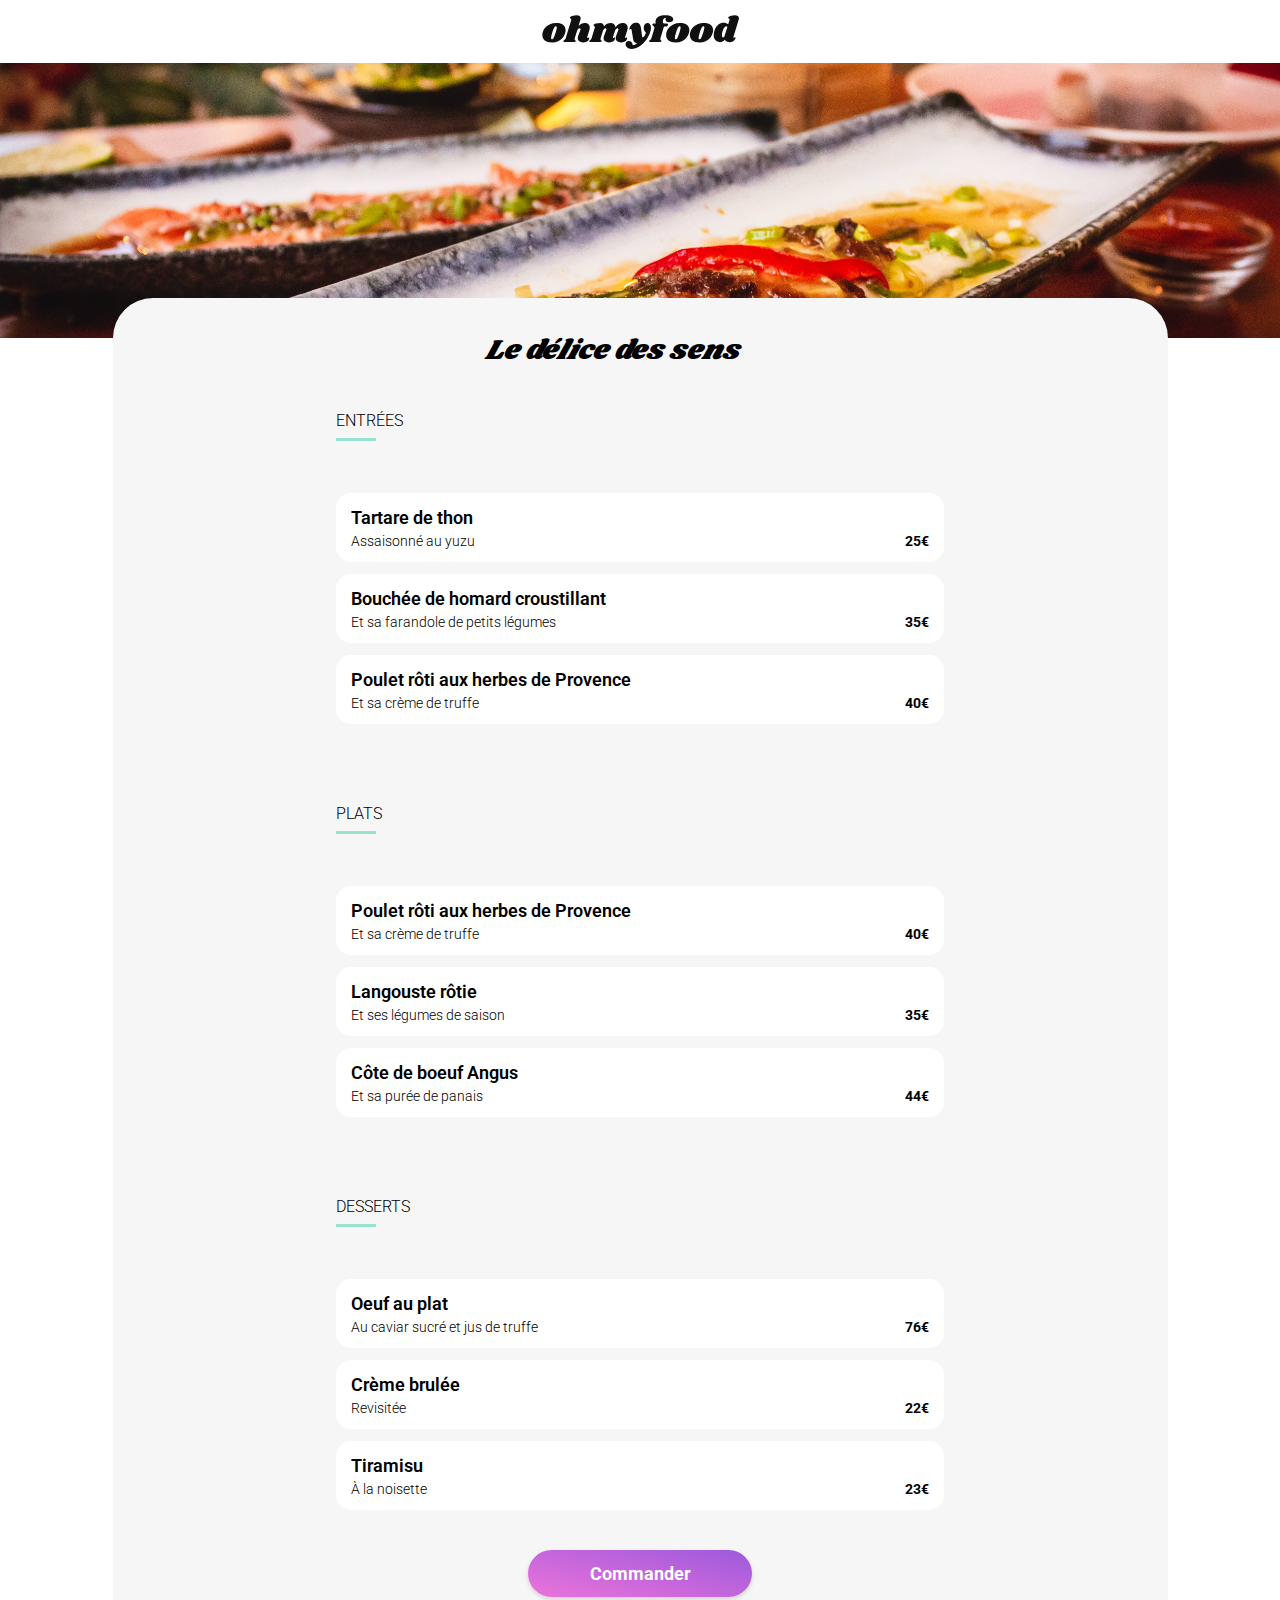
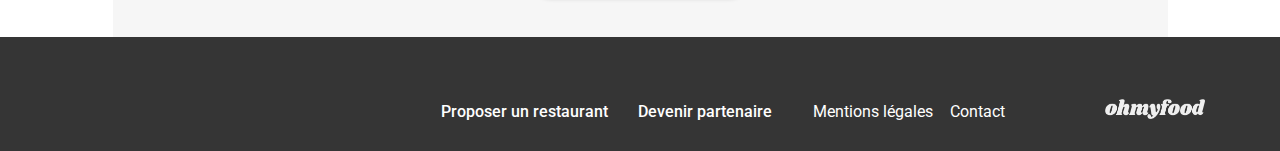
==== restaurants/delice_des_sens.html @ 058687c3 "integration : fill in" ====
<!DOCTYPE html>
<html lang="fr">

<head>
  <meta charset="UTF-8">
  <title>Oh my food</title>
  <meta name="viewport" content="width=device-width, initial-scale=1.0">
  <link rel="stylesheet" href="https://cdnjs.cloudflare.com/ajax/libs/font-awesome/6.2.1/css/all.min.css"
        integrity="sha512-MV7K8+y+gLIBoVD59lQIYicR65iaqukzvf/nwasF0nqhPay5w/9lJmVM2hMDcnK1OnMGCdVK+iQrJ7lzPJQd1w=="
        crossorigin="anonymous" referrerpolicy="no-referrer" />
  <link rel="preconnect" href="https://fonts.googleapis.com">
  <link rel="preconnect" href="https://fonts.gstatic.com" crossorigin>
  <link href="https://fonts.googleapis.com/css2?family=Roboto&family=Shrikhand&display=swap" rel="stylesheet">
  <link rel="stylesheet" href="../sass/style.css">
</head>

<body>
  <header class="header_page">
    <!--            link to index.html-->
    <a rel="accueil" href="../index.html"><i class="fa-solid fa-arrow-left"></i></a>
    <nav>
      <!--            logo-->
      <img class="header_page-img" src="../images/logo/ohmyfood@2x.svg" alt="logo ohmyfood">
    </nav>
  </header>
  <main>
  <!--  background restaurant image-->
    <section class="background_image">
      <img src="../images/restaurants/louis-hansel-shotsoflouis-qNBGVyOCY8Q-unsplash.jpg" alt="palette du gout background">
    </section>
    <!--  restaurant's all menu section >> IOT center grey section inside white box when desktop mode-->
    <section class="centerMenuSection-for-Desktop">
      <!-- restaurant's all menu section >> name + menu -->
      <section class="menu_section">
        <!-- restaurant's name + heart icon-->
        <div class="menu_section-title">
          <p class="restaurant_name">Le délice des sens</p>
          <i class="fa-regular fa-heart"></i>
        </div>
        <!-- menu all cards section >> starter + plats + desserts -->
        <section class="menu_section-cards">
          <!-- starters container  -->
          <section class="menu_section-cards-categoryContainer">
            <!-- starters title  -->
            <div class="menu_section-cards-title">
              <h3>ENTRÉES</h3>
              <hr />
            </div>
            <!--  starter cards     -->
            <div class="menu_section-cards-container">
              <article class="menu_section-cards-singleCard">
                  <p class="recepy_name">Tartare de thon</p>
                  <div>
                    <p class="recepy_spec">Assaisonné au yuzu</p>
                    <p class="recepy_price">25€</p>
                  </div>
              </article>
              <article class="menu_section-cards-singleCard">
                <p class="recepy_name">Bouchée de homard croustillant</p>
                <div>
                  <p class="recepy_spec">Et sa farandole de petits légumes</p>
                  <p class="recepy_price">35€</p>
                </div>
              </article>
              <article class="menu_section-cards-singleCard">
                <p class="recepy_name">Poulet rôti aux herbes de Provence</p>
                <div>
                  <p class="recepy_spec">Et sa crème de truffe</p>
                  <p class="recepy_price">40€</p>
                </div>
              </article>
            </div>
          <!-- /starter container -->
          </section>
          <!--   PLATS container   -->
          <section class="menu_section-cards-categoryContainer">
            <!-- Plats title  -->
            <div class="menu_section-cards-title">
              <h3>PLATS</h3>
              <hr />
            </div>
            <!-- Plats cards-->
            <div class="menu_section-cards-container">
              <article class="menu_section-cards-singleCard">
                <p class="recepy_name">Poulet rôti aux herbes de Provence</p>
                <div>
                  <p class="recepy_spec">Et sa crème de truffe</p>
                  <p class="recepy_price">40€</p>
                </div>
              </article>
              <article class="menu_section-cards-singleCard">
                <p class="recepy_name">Langouste rôtie</p>
                <div>
                  <p class="recepy_spec">Et ses légumes de saison</p>
                  <p class="recepy_price">35€</p>
                </div>
              </article>
              <article class="menu_section-cards-singleCard">
                <p class="recepy_name">Côte de boeuf Angus</p>
                <div>
                  <p class="recepy_spec">Et sa purée de panais</p>
                  <p class="recepy_price">44€</p>
                </div>
              </article>
            </div>
          <!-- /Plats container  -->
          </section>
          <!--  DESSERTS container -->
          <section class="menu_section-cards-categoryContainer">
            <!-- desserts title  -->
            <div class="menu_section-cards-title">
              <h3>DESSERTS</h3>
              <hr />
            </div>
            <!--  desserts cards     -->
            <div class="menu_section-cards-container">
              <article class="menu_section-cards-singleCard">
                <p class="recepy_name">Oeuf au plat</p>
                <div>
                  <p class="recepy_spec">Au caviar sucré et jus de truffe</p>
                  <p class="recepy_price">76€</p>
                </div>
              </article>
              <article class="menu_section-cards-singleCard">
                <p class="recepy_name">Crème brulée</p>
                <div>
                  <p class="recepy_spec">Revisitée</p>
                  <p class="recepy_price">22€</p>
                </div>
              </article>
              <article class="menu_section-cards-singleCard">
                <p class="recepy_name">Tiramisu</p>
                <div>
                  <p class="recepy_spec">À la noisette</p>
                  <p class="recepy_price">23€</p>
                </div>
              </article>
            </div>
          <!-- /desserts container -->
          </section>
        <!-- /menu all cards section-->
        </section>
        <section class="button_section">
          <!--button-->
          <div>
            <a class="button button-pages" rel="explorer" href="#"><h4>Commander</h4></a>
          </div>
        </section>
      <!-- /menu >> restaurant's name + all cards container  -->
      </section>
    <!-- /center for desktop -->
    </section>
  </main>
  <footer>
    <section>
      <img src="../images/logo/ohmyfood.png" alt="logo ohmyfood">
      <article>
        <a rel="Proposer un restaurant" href="#">
          <div>
            <i class="fa-solid fa-utensils"></i>
            <h3>Proposer un restaurant</h3>
          </div>
        </a>
        <a rel="Devenir Partenaire" href="#">
          <div>
            <i class="fa-solid fa-handshake-angle"></i>
            <h3>Devenir partenaire</h3>
          </div>
        </a>
        <a class="footerText" rel="mentions légales" href="#">Mentions légales</a>
        <a class="footerText" rel="contact" href="#">Contact</a>
      </article>
    </section>
  </footer>
</body>

</html>
---- sass/style.css ----
/*mixins*/
body {
  width: 100%;
  margin: 0px;
  padding: 0px;
}

section {
  width: 100%;
}

* {
  font-family: Roboto, sans-serif;
}

a {
  text-decoration: none;
  color: black;
}

h1 {
  font-size: 24px;
  font-weight: 700;
  margin: 0;
}

h2 {
  font-size: 18px;
  font-weight: 300;
}

h3 {
  font-size: 16px;
  font-weight: 500;
  margin: 0;
}

h4 {
  font-size: 18px;
  font-weight: 700;
  margin: 0;
}

h5 {
  font-size: 17px;
  font-weight: 300;
  margin: 0;
}

p {
  font-size: 14.18px;
  font-weight: 500;
  margin: 0;
}

.restaurant_name {
  font-family: Shrikhand;
  font-size: 28px;
  font-style: italic;
  font-weight: 400;
  line-height: 41px;
  letter-spacing: 0em;
}

.recepy_name {
  font-size: 18px;
  font-weight: 600;
}

.recepy_spec {
  font-size: 15.04;
  font-weight: 300;
}

.recepy_price {
  font-size: 15.04;
  font-weight: 700;
}

footer {
  background-color: #353535;
  width: 100%;
}
footer section {
  height: 176px;
  display: flex;
  flex-direction: column;
}
footer img {
  padding-top: 22px;
  padding-left: 25px;
  padding-bottom: 16px;
  height: 20px;
  width: 100px;
  -webkit-filter: invert(100%);
  filter: invert(100%);
}
footer article {
  display: flex;
  flex-flow: column nowrap;
  gap: 7px;
  padding-left: 25px;
}
footer div {
  display: flex;
  flex-direction: row;
  flex-wrap: nowrap;
  gap: 11px;
}
footer i {
  width: 11px;
  height: 13px;
}
footer a {
  color: #FFFFFF;
}
@media (min-width: 914px) {
  footer section {
    height: 114px;
    flex-direction: row-reverse;
    align-items: flex-end;
  }
  footer img {
    position: relative;
    bottom: 2px;
    padding-right: 75px;
    padding-bottom: 30px;
  }
  footer article {
    flex-flow: row nowrap;
    padding-bottom: 30px;
  }
  footer div {
    width: 190px;
  }
  footer .footerText {
    width: 130px;
  }
}

.header_home {
  height: 63px;
  width: 100%;
  display: flex;
  justify-content: center;
  align-items: center;
  background-color: #FFFFFF;
  box-shadow: 0px 2px 4px rgba(0, 0, 0, 0.15);
  position: relative;
}
.header_homeimg {
  height: 44px;
  width: 162px;
}
@media (min-width: 1024px) {
  .header_home {
    height: 96px;
  }
  .header_homeimg {
    height: 34.2px;
    width: 200px;
  }
}

.header_page {
  height: 63px;
  width: 100%;
}
.header_page a {
  position: absolute;
  left: 25px;
  top: 20px;
}
.header_page i {
  transform: scale(1.5, 1.4);
}
.header_page nav {
  display: flex;
  flex-direction: row;
  justify-content: center;
  align-items: center;
}
.header_page img {
  position: relative;
  height: 36px;
  width: 197px;
  top: 14px;
}

.location_section {
  display: flex;
  flex-flow: row nowrap;
  justify-content: center;
  align-items: center;
  height: 50px;
  gap: 17px;
  background-color: #D2D2D2;
}
.location_section h3 {
  color: #353535;
}
.location_section i {
  height: 16px;
  width: 12px;
  color: #353535;
}

.button_section {
  background-color: #F6F6F6;
}
.button_section div {
  display: flex;
  flex-flow: column nowrap;
  align-items: center;
  justify-content: center;
  text-align: center;
}
.button_section div h1 {
  color: #000000;
  margin: 39.5px 42px 12px 42px;
}
@media (min-width: 1024px) {
  .button_section div h1 {
    font-size: 40px;
  }
}
.button_section div h2 {
  color: #353535;
  font-family: Roboto Thin, sans-serif;
  margin: 0px 34px 27px 34px;
}

.fonctionnement_section {
  display: flex;
  flex-direction: column;
  padding-top: 48px;
  padding-bottom: 68px;
}
@media (min-width: 1352px) {
  .fonctionnement_section {
    padding-top: 50px;
    padding-bottom: 50px;
  }
}
.fonctionnement_section-title {
  margin-bottom: 24px;
  padding-left: 20px;
  padding-right: 20px;
}
@media (min-width: 768px) {
  .fonctionnement_section-title {
    padding-left: 50px;
    padding-right: 50px;
  }
}
@media (min-width: 1024px) {
  .fonctionnement_section-title {
    padding-left: 180px;
    padding-right: 180px;
  }
}
.fonctionnement_section-cardsContainer {
  display: flex;
  flex-direction: column;
  align-items: center;
  gap: 25px;
  padding-left: 20px;
  padding-right: 20px;
}
@media (min-width: 768px) {
  .fonctionnement_section-cardsContainer {
    padding-left: 50px;
    padding-right: 50px;
  }
}
@media (min-width: 1024px) {
  .fonctionnement_section-cardsContainer {
    padding-left: 180px;
    padding-right: 180px;
  }
}
@media (min-width: 768px) {
  .fonctionnement_section-cardsContainer {
    flex-direction: row;
    flex-wrap: nowrap;
  }
}

.restaurants_section {
  background-color: #F6F6F6;
  padding-top: 54px;
  padding-bottom: 66px;
  display: flex;
  flex-direction: column;
  gap: 28px;
}
@media (min-width: 1024px) {
  .restaurants_section {
    padding-top: 30px;
    padding-bottom: 30px;
  }
}
.restaurants_section-title {
  padding-left: 20px;
  padding-right: 20px;
}
@media (min-width: 768px) {
  .restaurants_section-title {
    padding-left: 50px;
    padding-right: 50px;
  }
}
@media (min-width: 1024px) {
  .restaurants_section-title {
    padding-left: 180px;
    padding-right: 180px;
  }
}
.restaurants_section-cardsContainer {
  display: flex;
  flex-direction: column;
  gap: 18px;
  padding-left: 20px;
  padding-right: 20px;
}
@media (min-width: 768px) {
  .restaurants_section-cardsContainer {
    padding-left: 50px;
    padding-right: 50px;
  }
}
@media (min-width: 1024px) {
  .restaurants_section-cardsContainer {
    padding-left: 180px;
    padding-right: 180px;
  }
}
@media (min-width: 768px) {
  .restaurants_section-cardsContainer {
    display: grid;
    grid-template-columns: 1fr 1fr;
    grid-template-rows: 1fr 1fr;
    row-gap: 50px;
    column-gap: 100px;
  }
}

.background_image {
  height: 235px;
  padding-bottom: 40px;
  margin: 0;
}
.background_image img {
  object-fit: cover;
  height: 275px;
  width: 100%;
}

.centerMenuSection-for-Desktop {
  display: flex;
  justify-content: center;
  height: 100%;
  margin-top: -40px;
  padding-top: 0;
}

.menu_section {
  background-color: #F6F6F6;
  width: 100%;
  min-height: 100%;
  display: flex;
  flex-direction: column;
  border-radius: 40px 40px 0px 0px;
  position: relative;
}
@media (min-width: 1024px) {
  .menu_section {
    max-width: 1055px;
  }
}
.menu_section-title {
  display: flex;
  flex-direction: row;
  flex-wrap: nowrap;
  justify-content: space-between;
  align-items: center;
  padding-top: 32px;
  padding-right: 50px;
  padding-bottom: 40px;
  padding-left: 17px;
}
@media (min-width: 635px) {
  .menu_section-title {
    justify-content: center;
    gap: 24px;
  }
}
.menu_section-title i {
  transform: scale(1.5, 1.7);
  position: relative;
  bottom: 3px;
}

.button {
  background: linear-gradient(193.33deg, #9356DC -11.44%, #FF79DA 123.93%);
  box-shadow: 0px 2px 4px rgba(0, 0, 0, 0.15);
  position: relative;
  border-radius: 25px;
  color: #FFFFFF;
  padding: 13px 18.75px;
  margin-bottom: 57px;
}
.button-pages {
  width: 186px;
  margin-bottom: 40px;
}

.fonctionnement_section-singleCard {
  display: flex;
  flex-flow: row nowrap;
  justify-content: center;
  align-items: center;
  width: 100%;
}
.fonctionnement_section-singleCard .cardNumber {
  background: #9356DC;
  border-radius: 50%;
  height: 24px;
  padding: 0;
  display: flex;
  position: relative;
  z-index: 2;
}
.fonctionnement_section-singleCard .cardNumber p {
  display: flex;
  align-items: center;
  justify-content: center;
  color: #FFFFFF;
  width: 24px;
  height: 24px;
}
.fonctionnement_section-singleCard .cardBox {
  display: flex;
  flex-flow: row nowrap;
  align-items: center;
  justify-content: center;
  background-color: #F6F6F6;
  padding: 28.5px 38px 28.5px 33.5px;
  gap: 27px;
  width: 100%;
  position: relative;
  z-index: 1;
  right: 12px;
  box-shadow: 0px 2px 4px rgba(0, 0, 0, 0.15);
  position: relative;
  border-radius: 20px;
}
.fonctionnement_section-singleCard .cardBox .purpleIcon {
  color: #9356DC;
}
@media (min-width: 768px) {
  .fonctionnement_section-singleCard h3 {
    font-size: 12px;
  }
}
@media (min-width: 1352px) {
  .fonctionnement_section-singleCard h3 {
    font-size: 16px;
  }
}

.restaurants_section-singleCard {
  height: 250px;
  width: 100%;
  border-radius: 15px;
  box-shadow: 0px 2px 4px rgba(0, 0, 0, 0.15);
  position: relative;
}
.restaurants_section-singleCard img {
  border-top-right-radius: 15px;
  border-top-left-radius: 15px;
}
.restaurants_section-singleCard img {
  height: 175px;
  width: 100%;
  object-fit: cover;
}
.restaurants_section-singleCard .newIcon {
  background-color: #99E2D0;
  color: #008766;
  width: 80px;
  height: 29px;
  border-radius: 2px;
  display: flex;
  align-items: center;
  justify-content: center;
  box-shadow: 0px 2px 4px rgba(0, 0, 0, 0.15);
  position: relative;
  position: absolute;
  top: 13px;
  right: 17px;
}
.restaurants_section-singleCard .card_textContainer {
  display: flex;
  flex-direction: row;
  justify-content: space-between;
  align-items: center;
  margin-left: 13px;
  margin-right: 33px;
}
.restaurants_section-singleCard .card_textContainer-div {
  display: flex;
  flex-flow: column nowrap;
  justify-content: center;
  align-items: flex-start;
  margin-top: 10px;
}
.restaurants_section-singleCard .card_textContainer i {
  transform: scale(1.5, 1.7);
}

.menu_section-cards {
  display: flex;
  flex-direction: column;
  gap: 40px;
  align-items: center;
}
.menu_section-cards-title {
  display: flex;
  flex-direction: column;
  padding-right: 13px;
  padding-left: 13px;
  padding-bottom: 40px;
}
.menu_section-cards-title h3 {
  font-weight: 300;
}
.menu_section-cards-title hr {
  background-color: #99E2D0;
  margin-left: 0;
  margin-bottom: 12px;
  width: 40px;
  height: 3px;
  border: none;
}
.menu_section-cards-categoryContainer {
  max-width: 634px;
}
.menu_section-cards-container {
  display: flex;
  flex-flow: column nowrap;
  gap: 12px;
  padding-right: 13px;
  padding-left: 13px;
  padding-bottom: 40px;
}
.menu_section-cards-singleCard {
  display: flex;
  flex-direction: column;
  flex-wrap: nowrap;
  justify-content: center;
  height: 69px;
  width: 100%;
  background-color: #FFFFFF;
  border-radius: 15px;
  gap: 5px;
}
.menu_section-cards-singleCard p {
  padding: 0px 15px;
}
.menu_section-cards-singleCard div {
  display: flex;
  flex-flow: row nowrap;
  justify-content: space-between;
}

/*# sourceMappingURL=style.css.map */
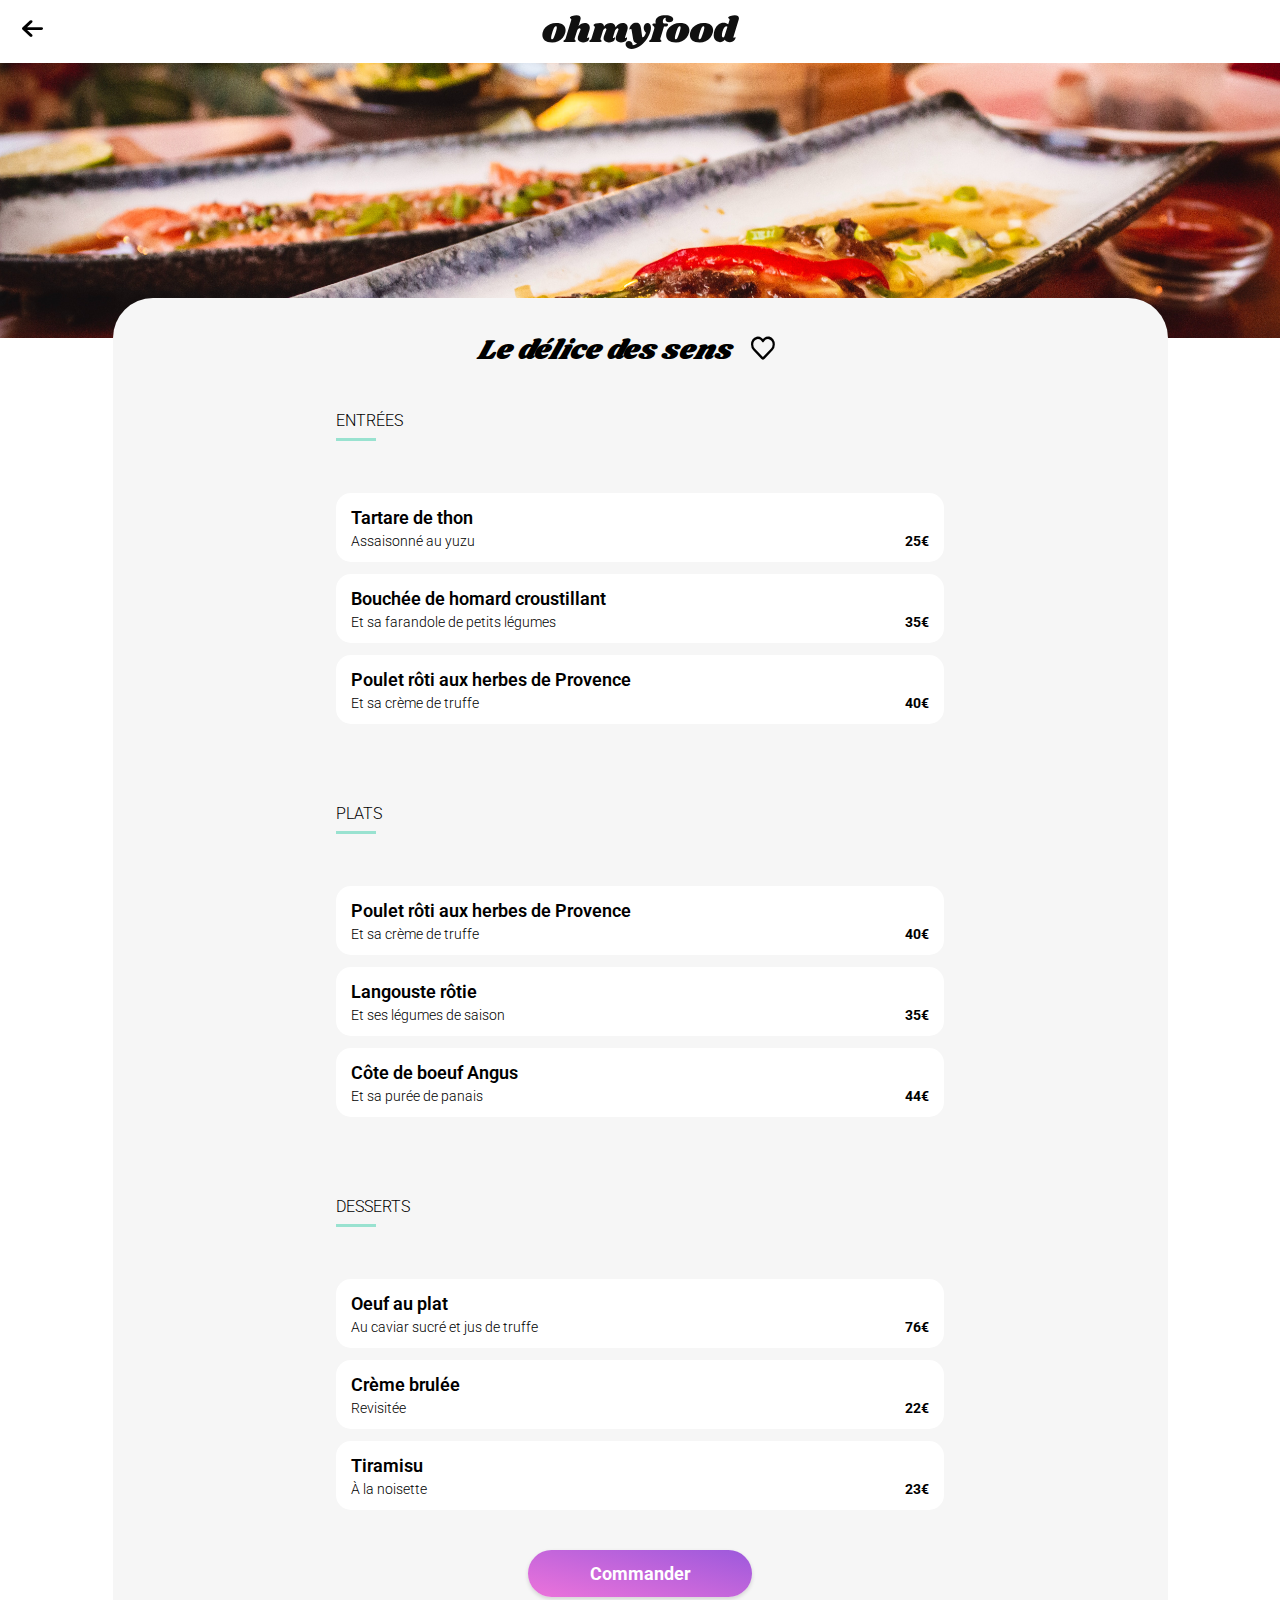
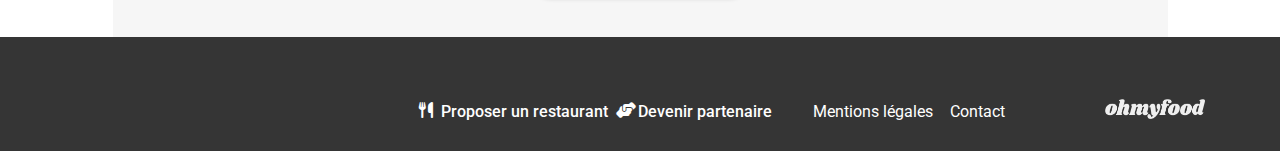
==== commit 5b006100: "import font awesome locally" ====
--- a/restaurants/delice_des_sens.html
+++ b/restaurants/delice_des_sens.html
@@ -5,9 +5,6 @@
   <meta charset="UTF-8">
   <title>Oh my food</title>
   <meta name="viewport" content="width=device-width, initial-scale=1.0">
-  <link rel="stylesheet" href="https://cdnjs.cloudflare.com/ajax/libs/font-awesome/6.2.1/css/all.min.css"
-        integrity="sha512-MV7K8+y+gLIBoVD59lQIYicR65iaqukzvf/nwasF0nqhPay5w/9lJmVM2hMDcnK1OnMGCdVK+iQrJ7lzPJQd1w=="
-        crossorigin="anonymous" referrerpolicy="no-referrer" />
   <link rel="preconnect" href="https://fonts.googleapis.com">
   <link rel="preconnect" href="https://fonts.gstatic.com" crossorigin>
   <link href="https://fonts.googleapis.com/css2?family=Roboto&family=Shrikhand&display=swap" rel="stylesheet">
--- a/sass/style.css
+++ b/sass/style.css
@@ -1,4 +1,5 @@
 /*mixins*/
+@import 'fontawesome/fontawesome.css';
 body {
   width: 100%;
   margin: 0px;
@@ -472,6 +473,7 @@
 .restaurants_section-singleCard {
   height: 250px;
   width: 100%;
+  position: relative;
   border-radius: 15px;
   box-shadow: 0px 2px 4px rgba(0, 0, 0, 0.15);
   position: relative;
@@ -502,21 +504,45 @@
 }
 .restaurants_section-singleCard .card_textContainer {
   display: flex;
-  flex-direction: row;
-  justify-content: space-between;
-  align-items: center;
-  margin-left: 13px;
-  margin-right: 33px;
-}
-.restaurants_section-singleCard .card_textContainer-div {
-  display: flex;
   flex-flow: column nowrap;
   justify-content: center;
   align-items: flex-start;
-  margin-top: 10px;
-}
-.restaurants_section-singleCard .card_textContainer i {
+  position: absolute;
+  left: 13px;
+  bottom: 20px;
+}
+
+.card_heartIcon {
   transform: scale(1.5, 1.7);
+  position: absolute;
+  right: 50px;
+  bottom: 55px;
+}
+.card_heartIcon i {
+  position: absolute;
+}
+.card_heartIcon .heartGradient {
+  display: none;
+  background-image: linear-gradient(193.33deg, #9356DC -11.44%, #FF79DA 123.93%);
+  background-size: 100%;
+  -webkit-background-clip: text;
+  -webkit-text-fill-color: transparent;
+}
+
+.like_click_button {
+  height: 40px;
+  width: 40px;
+  background-color: #99E2D0;
+  opacity: 80%;
+  position: absolute;
+  right: 18px;
+  bottom: 22px;
+}
+.like_click_button-1:active #like_gradient1 {
+  display: inline-block;
+}
+.like_click_button-1:active #like_regular1 {
+  display: none;
 }
 
 .menu_section-cards {
@@ -574,4 +600,48 @@
   justify-content: space-between;
 }
 
+/*!
+ * Font Awesome Free 6.4.0 by @fontawesome - https://fontawesome.com
+ * License - https://fontawesome.com/license/free (Icons: CC BY 4.0, Fonts: SIL OFL 1.1, Code: MIT License)
+ * Copyright 2023 Fonticons, Inc.
+ */
+:root, :host {
+  --fa-style-family-classic: "Font Awesome 6 Free";
+  --fa-font-regular: normal 400 1em/1 "Font Awesome 6 Free";
+}
+
+@font-face {
+  font-family: "Font Awesome 6 Free";
+  font-style: normal;
+  font-weight: 400;
+  font-display: block;
+  src: url("./webfonts/fa-regular-400.woff2") format("woff2"), url("./webfonts/fa-regular-400.ttf") format("truetype");
+}
+.far,
+.fa-regular {
+  font-weight: 400;
+}
+
+/*!
+ * Font Awesome Free 6.4.0 by @fontawesome - https://fontawesome.com
+ * License - https://fontawesome.com/license/free (Icons: CC BY 4.0, Fonts: SIL OFL 1.1, Code: MIT License)
+ * Copyright 2023 Fonticons, Inc.
+ */
+:root, :host {
+  --fa-style-family-classic: "Font Awesome 6 Free";
+  --fa-font-solid: normal 900 1em/1 "Font Awesome 6 Free";
+}
+
+@font-face {
+  font-family: "Font Awesome 6 Free";
+  font-style: normal;
+  font-weight: 900;
+  font-display: block;
+  src: url("./webfonts/fa-solid-900.woff2") format("woff2"), url("./webfonts/fa-solid-900.ttf") format("truetype");
+}
+.fas,
+.fa-solid {
+  font-weight: 900;
+}
+
 /*# sourceMappingURL=style.css.map */
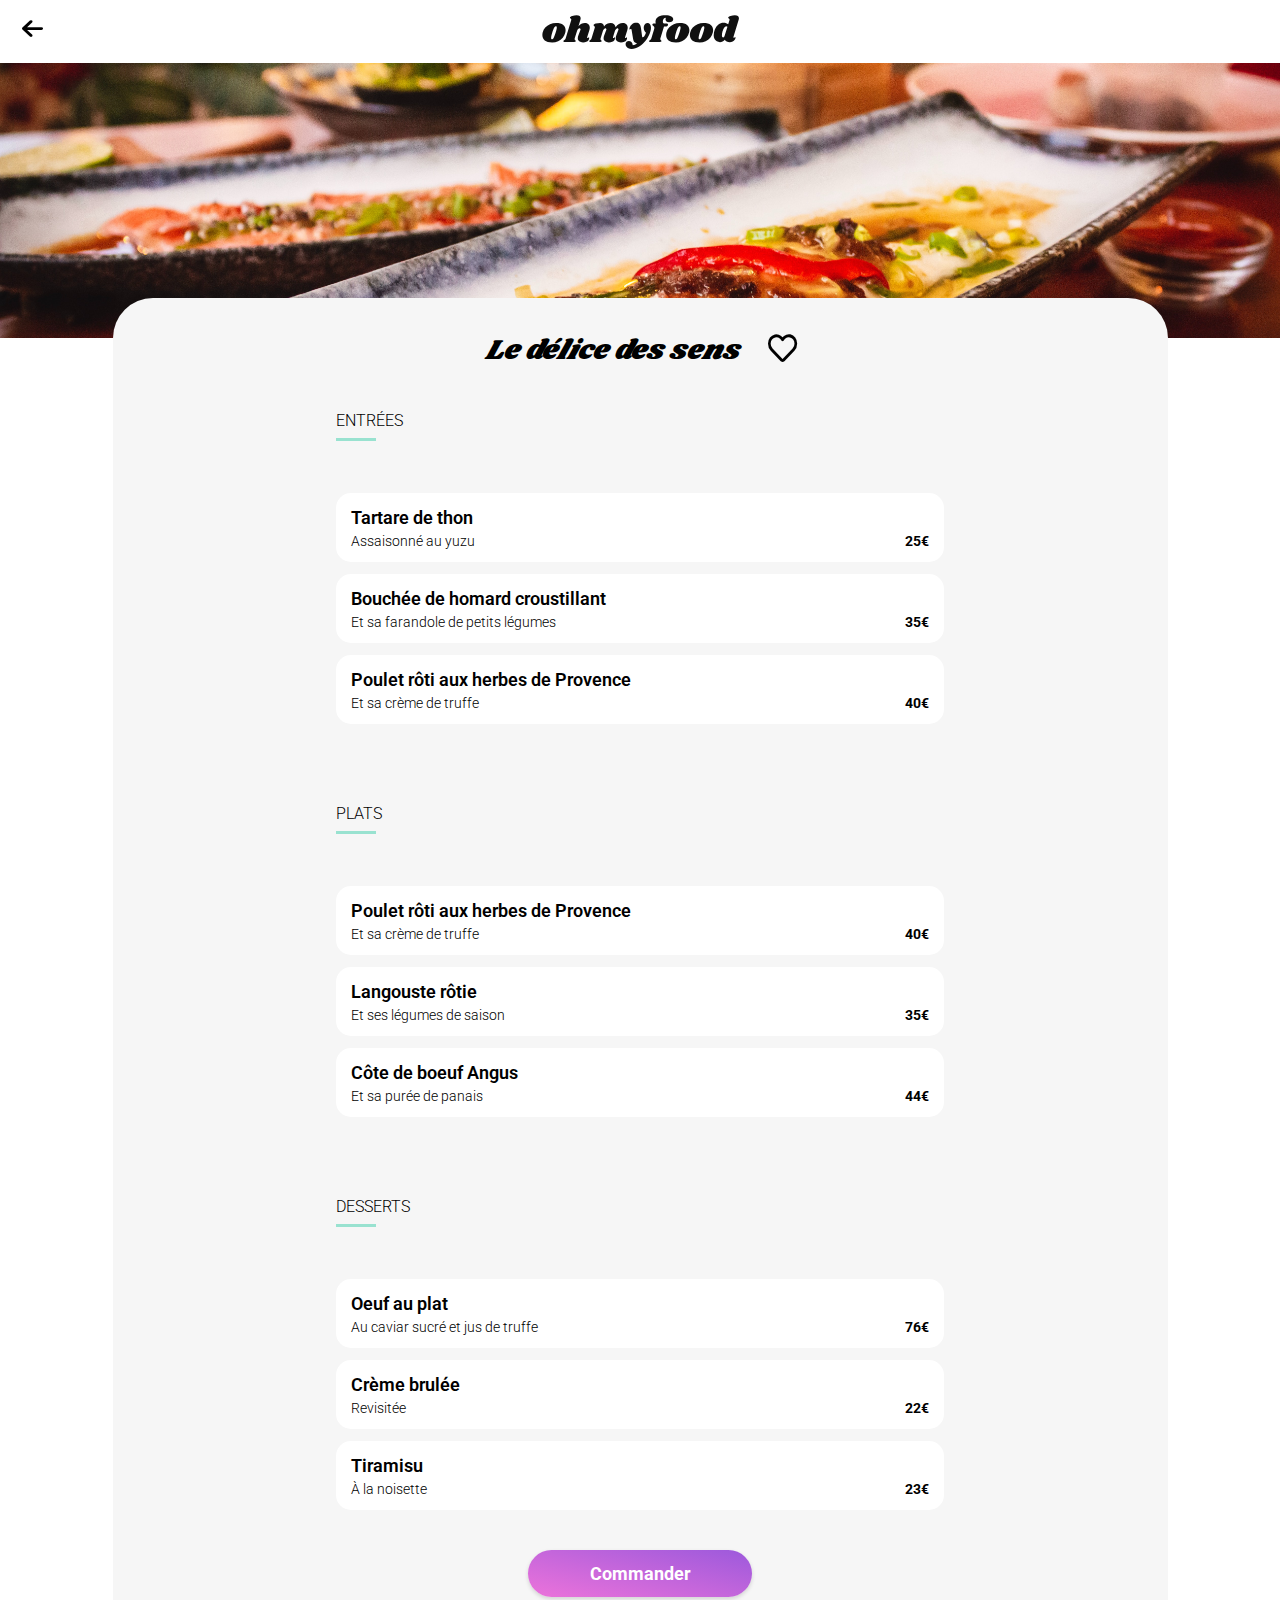
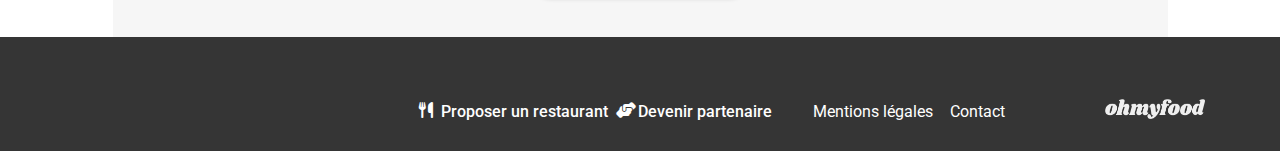
==== commit adcd215a: "integration like button for main and for page" ====
--- a/restaurants/delice_des_sens.html
+++ b/restaurants/delice_des_sens.html
@@ -32,7 +32,10 @@
         <!-- restaurant's name + heart icon-->
         <div class="menu_section-title">
           <p class="restaurant_name">Le délice des sens</p>
-          <i class="fa-regular fa-heart"></i>
+          <div class="page_likeButton">
+            <i class="fa-regular fa-heart likeDefault"></i>
+            <i class="fa-solid fa-heart likeActive"></i>
+          </div>
         </div>
         <!-- menu all cards section >> starter + plats + desserts -->
         <section class="menu_section-cards">
--- a/sass/style.css
+++ b/sass/style.css
@@ -416,6 +416,58 @@
   margin-bottom: 40px;
 }
 
+.card_likeButton {
+  transform: scale(1.5, 1.7);
+  position: absolute;
+  right: 50px;
+  bottom: 55px;
+}
+.card_likeButton .likeActive, .card_likeButton .likeDefault {
+  display: block;
+  position: absolute;
+}
+.card_likeButton .likeActive {
+  display: none;
+  background-image: linear-gradient(193.33deg, #9356DC -11.44%, #FF79DA 123.93%);
+  background-size: 100%;
+  -webkit-background-clip: text;
+  -webkit-text-fill-color: transparent;
+}
+.card_likeButton:active .likeActive {
+  display: block;
+}
+.card_likeButton:active .likeDefault {
+  display: none;
+}
+
+.page_likeButton {
+  transform: scale(1.2, 1.2);
+  position: relative;
+  top: 10px;
+}
+@media (min-width: 635px) {
+  .page_likeButton {
+    left: 10px;
+  }
+}
+.page_likeButton .likeActive, .page_likeButton .likeDefault {
+  display: block;
+  position: absolute;
+}
+.page_likeButton .likeActive {
+  display: none;
+  background-image: linear-gradient(193.33deg, #9356DC -11.44%, #FF79DA 123.93%);
+  background-size: 100%;
+  -webkit-background-clip: text;
+  -webkit-text-fill-color: transparent;
+}
+.page_likeButton:active .likeActive {
+  display: block;
+}
+.page_likeButton:active .likeDefault {
+  display: none;
+}
+
 .fonctionnement_section-singleCard {
   display: flex;
   flex-flow: row nowrap;
@@ -510,39 +562,6 @@
   position: absolute;
   left: 13px;
   bottom: 20px;
-}
-
-.card_heartIcon {
-  transform: scale(1.5, 1.7);
-  position: absolute;
-  right: 50px;
-  bottom: 55px;
-}
-.card_heartIcon i {
-  position: absolute;
-}
-.card_heartIcon .heartGradient {
-  display: none;
-  background-image: linear-gradient(193.33deg, #9356DC -11.44%, #FF79DA 123.93%);
-  background-size: 100%;
-  -webkit-background-clip: text;
-  -webkit-text-fill-color: transparent;
-}
-
-.like_click_button {
-  height: 40px;
-  width: 40px;
-  background-color: #99E2D0;
-  opacity: 80%;
-  position: absolute;
-  right: 18px;
-  bottom: 22px;
-}
-.like_click_button-1:active #like_gradient1 {
-  display: inline-block;
-}
-.like_click_button-1:active #like_regular1 {
-  display: none;
 }
 
 .menu_section-cards {
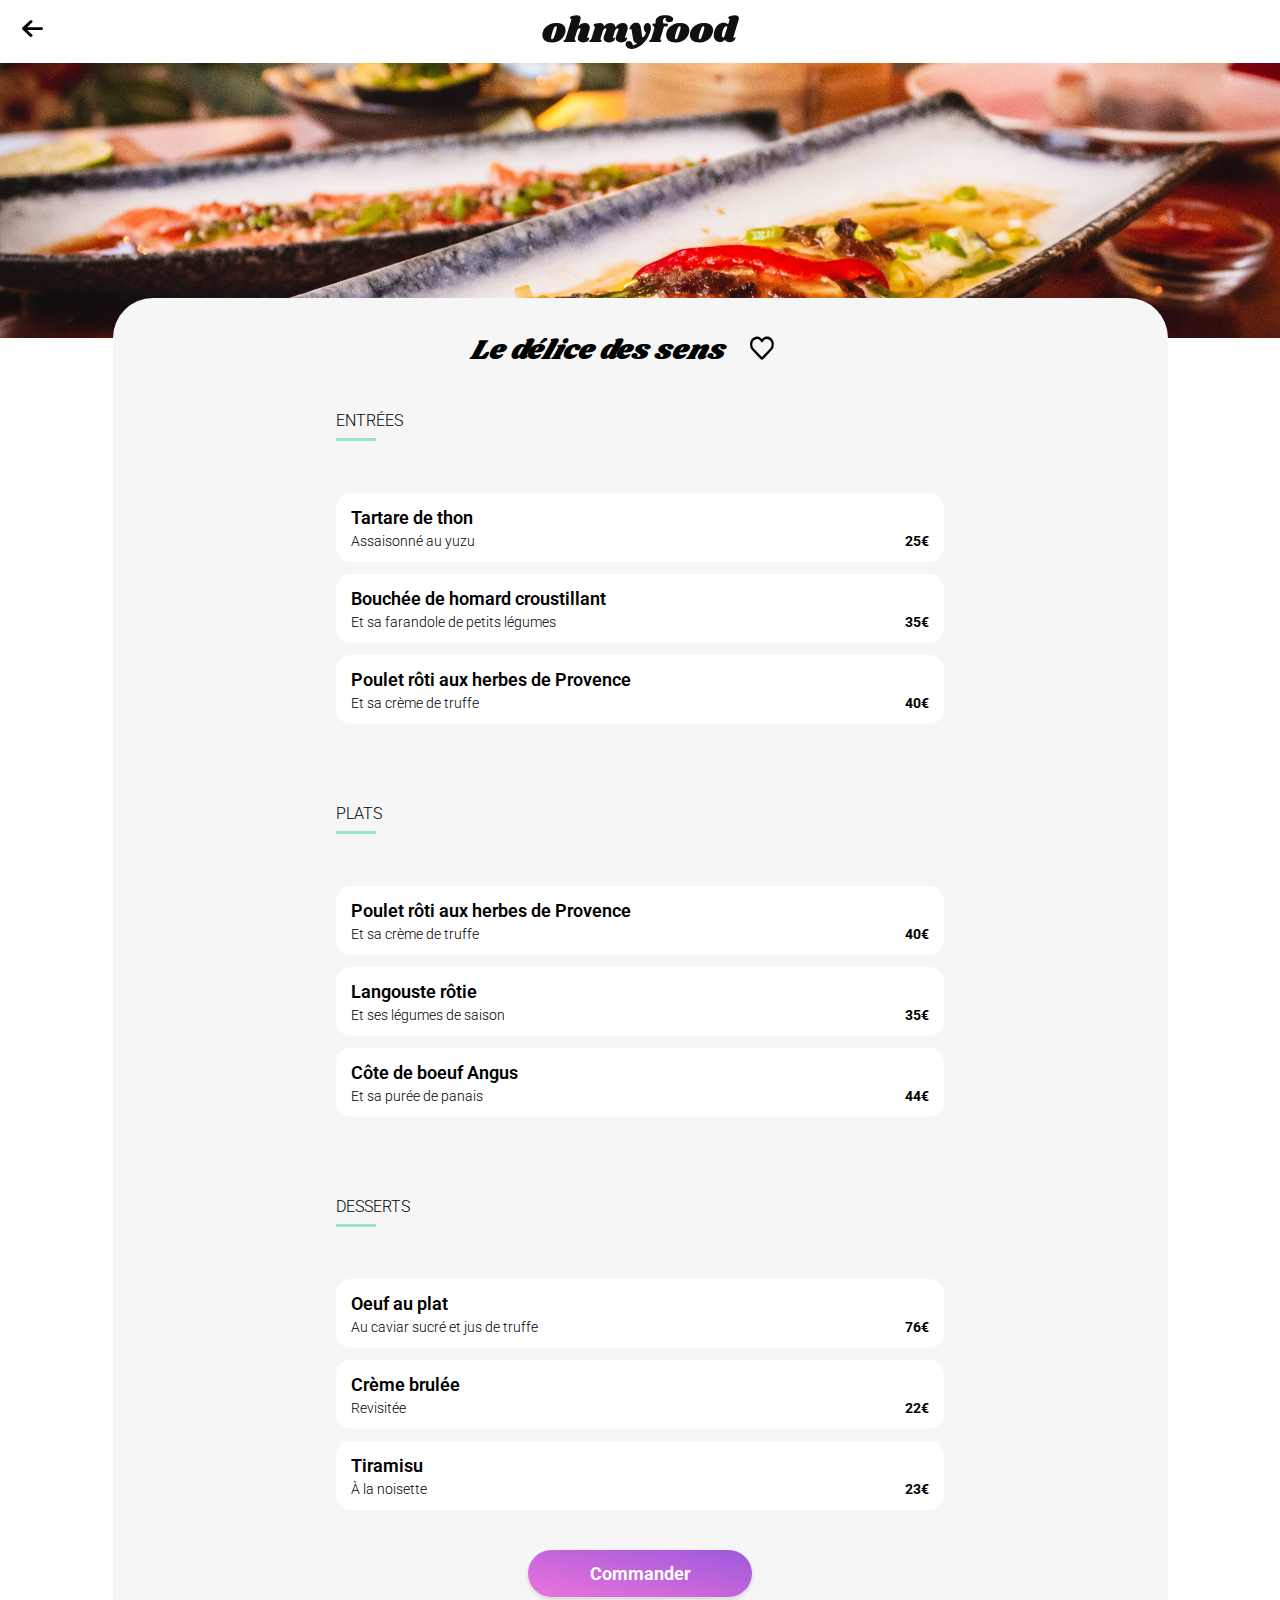
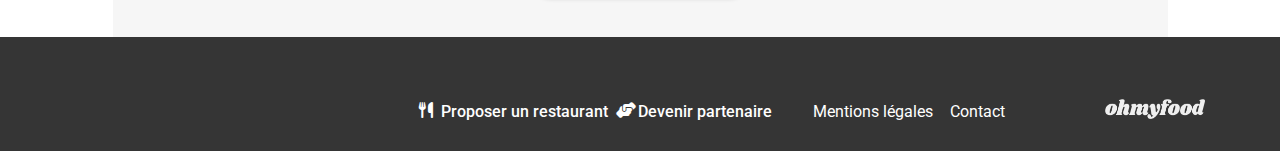
==== commit 23bd2c26: "like button feature ok" ====
--- a/restaurants/delice_des_sens.html
+++ b/restaurants/delice_des_sens.html
@@ -32,9 +32,12 @@
         <!-- restaurant's name + heart icon-->
         <div class="menu_section-title">
           <p class="restaurant_name">Le délice des sens</p>
-          <div class="page_likeButton">
-            <i class="fa-regular fa-heart likeDefault"></i>
-            <i class="fa-solid fa-heart likeActive"></i>
+          <div class="likeButton likeButtonMenu">
+            <input type="checkbox" class="likeButton-input">
+            <label class="likeButton-label">
+              <i class="fa-regular fa-heart likeDefault"></i>
+              <i class="fa-solid fa-heart likeActive"></i>
+            </label>
           </div>
         </div>
         <!-- menu all cards section >> starter + plats + desserts -->
--- a/sass/style.css
+++ b/sass/style.css
@@ -416,56 +416,80 @@
   margin-bottom: 40px;
 }
 
-.card_likeButton {
-  transform: scale(1.5, 1.7);
-  position: absolute;
-  right: 50px;
-  bottom: 55px;
-}
-.card_likeButton .likeActive, .card_likeButton .likeDefault {
+/*use of input to keep selector active after clicking :
+put it on top layer and make it invisible*/
+/*input + label : position absolute IOT put both in
+same place*/
+.likeButton {
+  width: 30px;
+  height: 30px;
+}
+.likeButton-input {
+  position: absolute;
+  height: 20px;
+  width: 20px;
+  z-index: 1;
+  opacity: 0;
+}
+.likeButton-input:checked + label .likeActive {
   display: block;
-  position: absolute;
-}
-.card_likeButton .likeActive {
+}
+.likeButton-input:checked + label .likeDefault {
+  display: none;
+}
+
+.likeButtonCard {
+  position: absolute;
+  right: 25px;
+  bottom: 25px;
+}
+.likeButtonCard .likeButton-label {
+  position: absolute;
+  transform: scale(1.55, 1.75);
+}
+.likeButtonCard .likeButton-label .likeActive, .likeButtonCard .likeButton-label .likeDefault {
+  display: block;
+  position: absolute;
+}
+.likeButtonCard .likeButton-label .likeActive {
   display: none;
   background-image: linear-gradient(193.33deg, #9356DC -11.44%, #FF79DA 123.93%);
   background-size: 100%;
   -webkit-background-clip: text;
   -webkit-text-fill-color: transparent;
 }
-.card_likeButton:active .likeActive {
+
+.likeButtonMenu {
+  position: absolute;
+  right: 27px;
+  top: 62px;
+}
+@media (min-width: 635px) {
+  .likeButtonMenu {
+    position: initial;
+  }
+}
+.likeButtonMenu .likeButton-label {
+  position: absolute;
+  transform: scale(1.1, 1.1);
+}
+.likeButtonMenu .likeButton-label .likeActive, .likeButtonMenu .likeButton-label .likeDefault {
   display: block;
-}
-.card_likeButton:active .likeDefault {
-  display: none;
-}
-
-.page_likeButton {
-  transform: scale(1.2, 1.2);
-  position: relative;
-  top: 10px;
-}
-@media (min-width: 635px) {
-  .page_likeButton {
-    left: 10px;
-  }
-}
-.page_likeButton .likeActive, .page_likeButton .likeDefault {
-  display: block;
-  position: absolute;
-}
-.page_likeButton .likeActive {
+  position: absolute;
+}
+.likeButtonMenu .likeButton-label .likeActive {
   display: none;
   background-image: linear-gradient(193.33deg, #9356DC -11.44%, #FF79DA 123.93%);
   background-size: 100%;
   -webkit-background-clip: text;
   -webkit-text-fill-color: transparent;
 }
-.page_likeButton:active .likeActive {
-  display: block;
-}
-.page_likeButton:active .likeDefault {
-  display: none;
+@media (min-width: 635px) {
+  .likeButtonMenu .likeButton-label {
+    position: relative;
+    top: 23px;
+    left: 6px;
+  }
 }
 
 .fonctionnement_section-singleCard {
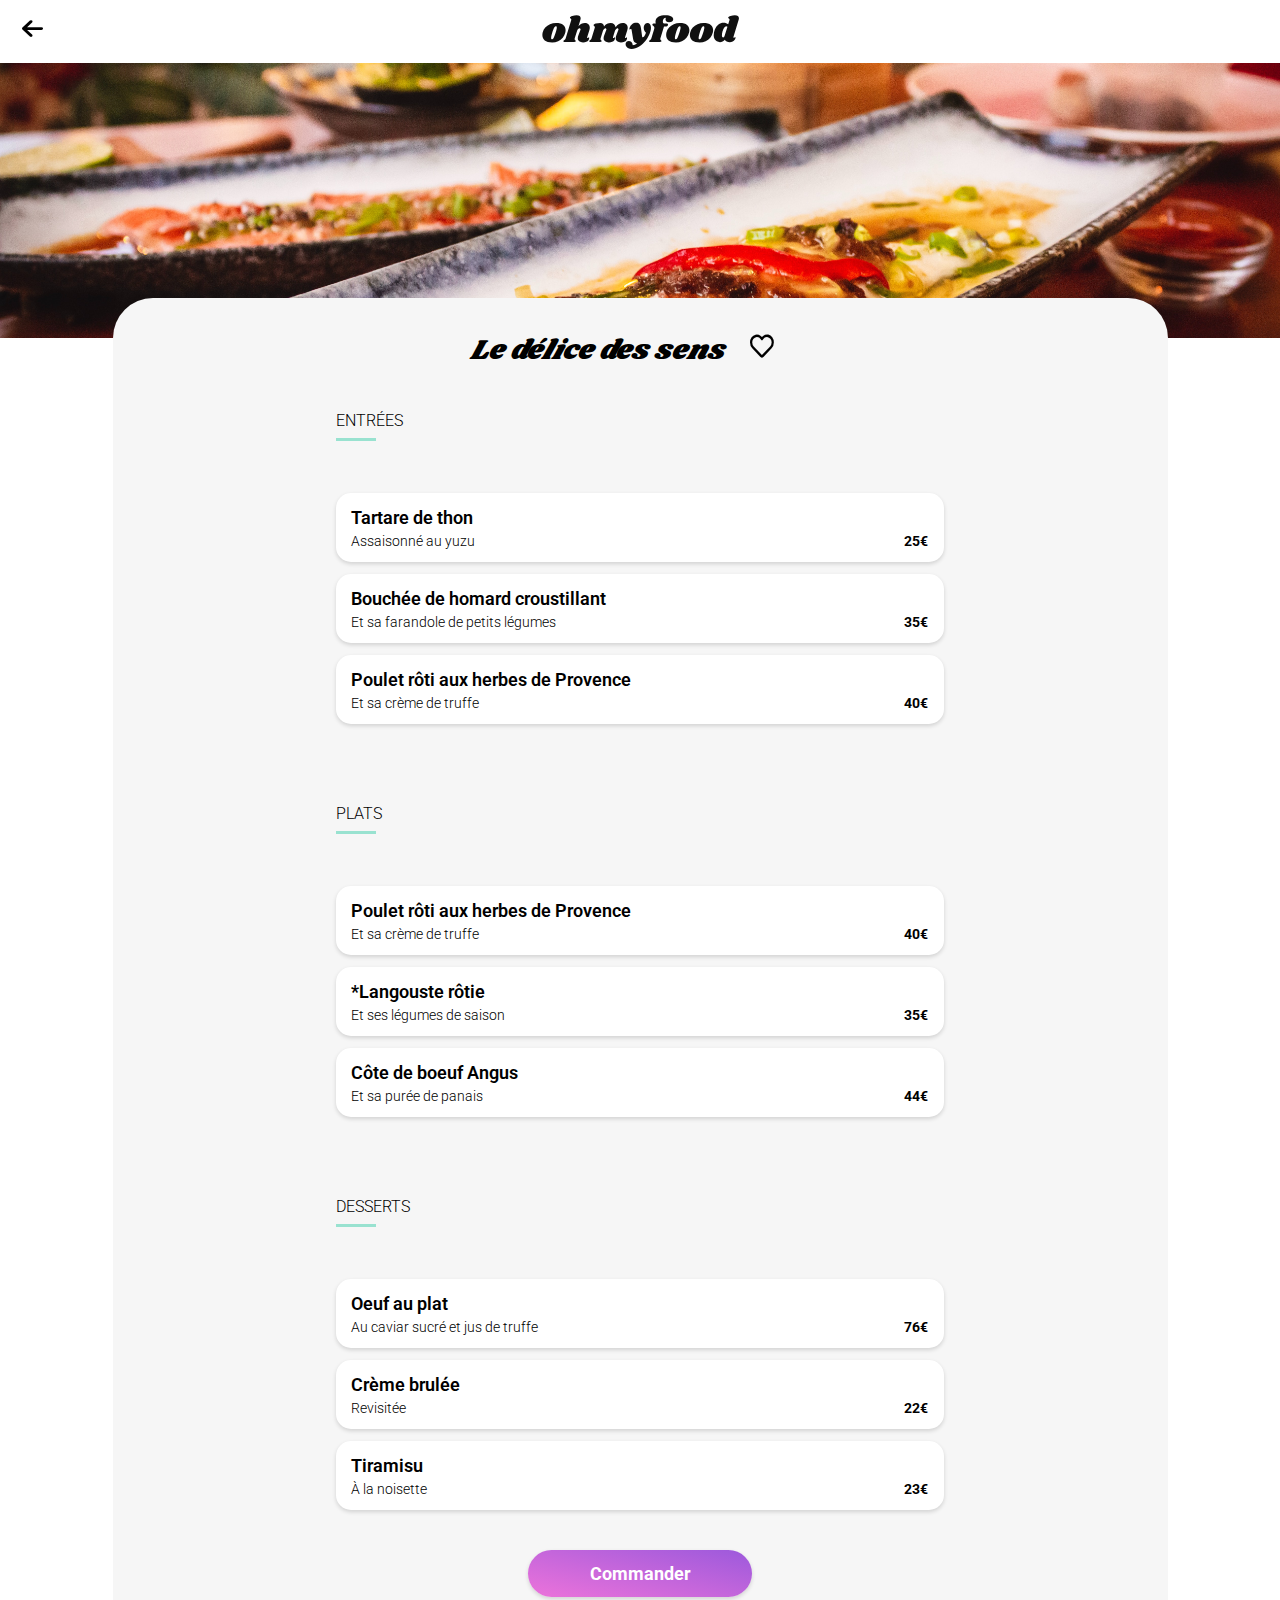
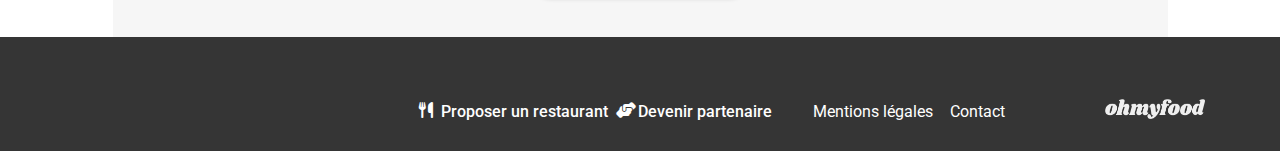
==== commit 51c4cd97: "integration of green choice box in each restaurant page" ====
--- a/restaurants/delice_des_sens.html
+++ b/restaurants/delice_des_sens.html
@@ -52,24 +52,39 @@
             <!--  starter cards     -->
             <div class="menu_section-cards-container">
               <article class="menu_section-cards-singleCard">
+                <div class="menu_section-cards-singleCard-textContainer">
                   <p class="recepy_name">Tartare de thon</p>
-                  <div>
+                  <div class="priceSpecContainer">
                     <p class="recepy_spec">Assaisonné au yuzu</p>
                     <p class="recepy_price">25€</p>
                   </div>
-              </article>
-              <article class="menu_section-cards-singleCard">
-                <p class="recepy_name">Bouchée de homard croustillant</p>
-                <div>
-                  <p class="recepy_spec">Et sa farandole de petits légumes</p>
-                  <p class="recepy_price">35€</p>
-                </div>
-              </article>
-              <article class="menu_section-cards-singleCard">
-                <p class="recepy_name">Poulet rôti aux herbes de Provence</p>
-                <div>
-                  <p class="recepy_spec">Et sa crème de truffe</p>
-                  <p class="recepy_price">40€</p>
+                </div>
+                <div class="menu_section-cards-singleCard-checkContainer">
+                  <i class="fa-solid fa-circle-check"></i>
+                </div>
+              </article>
+              <article class="menu_section-cards-singleCard">
+                <div class="menu_section-cards-singleCard-textContainer">
+                  <p class="recepy_name">Bouchée de homard croustillant</p>
+                  <div class="priceSpecContainer">
+                    <p class="recepy_spec">Et sa farandole de petits légumes</p>
+                    <p class="recepy_price">35€</p>
+                  </div>
+                </div>
+                <div class="menu_section-cards-singleCard-checkContainer">
+                  <i class="fa-solid fa-circle-check"></i>
+                </div>
+              </article>
+              <article class="menu_section-cards-singleCard">
+                <div class="menu_section-cards-singleCard-textContainer">
+                  <p class="recepy_name">Poulet rôti aux herbes de Provence</p>
+                  <div class="priceSpecContainer">
+                    <p class="recepy_spec">Et sa crème de truffe</p>
+                    <p class="recepy_price">40€</p>
+                  </div>
+                </div>
+                <div class="menu_section-cards-singleCard-checkContainer">
+                  <i class="fa-solid fa-circle-check"></i>
                 </div>
               </article>
             </div>
@@ -85,24 +100,39 @@
             <!-- Plats cards-->
             <div class="menu_section-cards-container">
               <article class="menu_section-cards-singleCard">
-                <p class="recepy_name">Poulet rôti aux herbes de Provence</p>
-                <div>
-                  <p class="recepy_spec">Et sa crème de truffe</p>
-                  <p class="recepy_price">40€</p>
-                </div>
-              </article>
-              <article class="menu_section-cards-singleCard">
-                <p class="recepy_name">Langouste rôtie</p>
-                <div>
-                  <p class="recepy_spec">Et ses légumes de saison</p>
-                  <p class="recepy_price">35€</p>
-                </div>
-              </article>
-              <article class="menu_section-cards-singleCard">
-                <p class="recepy_name">Côte de boeuf Angus</p>
-                <div>
-                  <p class="recepy_spec">Et sa purée de panais</p>
-                  <p class="recepy_price">44€</p>
+                <div class="menu_section-cards-singleCard-textContainer">
+                  <p class="recepy_name">Poulet rôti aux herbes de Provence</p>
+                  <div class="priceSpecContainer">
+                    <p class="recepy_spec">Et sa crème de truffe</p>
+                    <p class="recepy_price">40€</p>
+                  </div>
+                </div>
+                <div class="menu_section-cards-singleCard-checkContainer">
+                  <i class="fa-solid fa-circle-check"></i>
+                </div>
+              </article>
+              <article class="menu_section-cards-singleCard">
+                <div class="menu_section-cards-singleCard-textContainer">
+                  <p class="recepy_name">*Langouste rôtie</p>
+                  <div class="priceSpecContainer">
+                    <p class="recepy_spec">Et ses légumes de saison</p>
+                    <p class="recepy_price">35€</p>
+                  </div>
+                </div>
+                <div class="menu_section-cards-singleCard-checkContainer">
+                  <i class="fa-solid fa-circle-check"></i>
+                </div>
+              </article>
+              <article class="menu_section-cards-singleCard">
+                <div class="menu_section-cards-singleCard-textContainer">
+                  <p class="recepy_name">Côte de boeuf Angus</p>
+                  <div class="priceSpecContainer">
+                    <p class="recepy_spec">Et sa purée de panais</p>
+                    <p class="recepy_price">44€</p>
+                  </div>
+                </div>
+                <div class="menu_section-cards-singleCard-checkContainer">
+                  <i class="fa-solid fa-circle-check"></i>
                 </div>
               </article>
             </div>
@@ -118,24 +148,39 @@
             <!--  desserts cards     -->
             <div class="menu_section-cards-container">
               <article class="menu_section-cards-singleCard">
-                <p class="recepy_name">Oeuf au plat</p>
-                <div>
-                  <p class="recepy_spec">Au caviar sucré et jus de truffe</p>
-                  <p class="recepy_price">76€</p>
-                </div>
-              </article>
-              <article class="menu_section-cards-singleCard">
-                <p class="recepy_name">Crème brulée</p>
-                <div>
-                  <p class="recepy_spec">Revisitée</p>
-                  <p class="recepy_price">22€</p>
-                </div>
-              </article>
-              <article class="menu_section-cards-singleCard">
-                <p class="recepy_name">Tiramisu</p>
-                <div>
-                  <p class="recepy_spec">À la noisette</p>
-                  <p class="recepy_price">23€</p>
+                <div class="menu_section-cards-singleCard-textContainer">
+                  <p class="recepy_name">Oeuf au plat</p>
+                  <div class="priceSpecContainer">
+                    <p class="recepy_spec">Au caviar sucré et jus de truffe</p>
+                    <p class="recepy_price">76€</p>
+                  </div>
+                </div>
+                <div class="menu_section-cards-singleCard-checkContainer">
+                  <i class="fa-solid fa-circle-check"></i>
+                </div>
+              </article>
+              <article class="menu_section-cards-singleCard">
+                <div class="menu_section-cards-singleCard-textContainer">
+                  <p class="recepy_name">Crème brulée</p>
+                  <div class="priceSpecContainer">
+                    <p class="recepy_spec">Revisitée</p>
+                    <p class="recepy_price">22€</p>
+                  </div>
+                </div>
+                <div class="menu_section-cards-singleCard-checkContainer">
+                  <i class="fa-solid fa-circle-check"></i>
+                </div>
+              </article>
+              <article class="menu_section-cards-singleCard">
+                <div class="menu_section-cards-singleCard-textContainer">
+                  <p class="recepy_name">Tiramisu</p>
+                  <div class="priceSpecContainer">
+                    <p class="recepy_spec">À la noisette</p>
+                    <p class="recepy_price">23€</p>
+                  </div>
+                </div>
+                <div class="menu_section-cards-singleCard-checkContainer">
+                  <i class="fa-solid fa-circle-check"></i>
                 </div>
               </article>
             </div>
--- a/sass/style.css
+++ b/sass/style.css
@@ -188,6 +188,17 @@
   top: 14px;
 }
 
+.loader {
+  position: absolute;
+  top: 50%;
+  right: 50%;
+  z-index: 1;
+}
+.loader i {
+  width: 100px;
+  height: 100px;
+}
+
 .location_section {
   display: flex;
   flex-flow: row nowrap;
@@ -402,96 +413,6 @@
   bottom: 3px;
 }
 
-.button {
-  background: linear-gradient(193.33deg, #9356DC -11.44%, #FF79DA 123.93%);
-  box-shadow: 0px 2px 4px rgba(0, 0, 0, 0.15);
-  position: relative;
-  border-radius: 25px;
-  color: #FFFFFF;
-  padding: 13px 18.75px;
-  margin-bottom: 57px;
-}
-.button-pages {
-  width: 186px;
-  margin-bottom: 40px;
-}
-
-/*use of input to keep selector active after clicking :
-put it on top layer and make it invisible*/
-/*input + label : position absolute IOT put both in
-same place*/
-.likeButton {
-  width: 30px;
-  height: 30px;
-}
-.likeButton-input {
-  position: absolute;
-  height: 20px;
-  width: 20px;
-  z-index: 1;
-  opacity: 0;
-}
-.likeButton-input:checked + label .likeActive {
-  display: block;
-}
-.likeButton-input:checked + label .likeDefault {
-  display: none;
-}
-
-.likeButtonCard {
-  position: absolute;
-  right: 25px;
-  bottom: 25px;
-}
-.likeButtonCard .likeButton-label {
-  position: absolute;
-  transform: scale(1.55, 1.75);
-}
-.likeButtonCard .likeButton-label .likeActive, .likeButtonCard .likeButton-label .likeDefault {
-  display: block;
-  position: absolute;
-}
-.likeButtonCard .likeButton-label .likeActive {
-  display: none;
-  background-image: linear-gradient(193.33deg, #9356DC -11.44%, #FF79DA 123.93%);
-  background-size: 100%;
-  -webkit-background-clip: text;
-  -webkit-text-fill-color: transparent;
-}
-
-.likeButtonMenu {
-  position: absolute;
-  right: 27px;
-  top: 62px;
-}
-@media (min-width: 635px) {
-  .likeButtonMenu {
-    position: initial;
-  }
-}
-.likeButtonMenu .likeButton-label {
-  position: absolute;
-  transform: scale(1.1, 1.1);
-}
-.likeButtonMenu .likeButton-label .likeActive, .likeButtonMenu .likeButton-label .likeDefault {
-  display: block;
-  position: absolute;
-}
-.likeButtonMenu .likeButton-label .likeActive {
-  display: none;
-  background-image: linear-gradient(193.33deg, #9356DC -11.44%, #FF79DA 123.93%);
-  background-size: 100%;
-  -webkit-background-clip: text;
-  -webkit-text-fill-color: transparent;
-}
-@media (min-width: 635px) {
-  .likeButtonMenu .likeButton-label {
-    position: relative;
-    top: 23px;
-    left: 6px;
-  }
-}
-
 .fonctionnement_section-singleCard {
   display: flex;
   flex-flow: row nowrap;
@@ -625,22 +546,162 @@
 }
 .menu_section-cards-singleCard {
   display: flex;
-  flex-direction: column;
+  flex-direction: row;
   flex-wrap: nowrap;
   justify-content: center;
   height: 69px;
   width: 100%;
   background-color: #FFFFFF;
   border-radius: 15px;
+  overflow: hidden;
+  box-shadow: 0px 2px 4px rgba(0, 0, 0, 0.15);
+  position: relative;
+}
+.menu_section-cards-singleCard-textContainer {
+  display: flex;
+  flex-direction: column;
+  flex-wrap: nowrap;
+  justify-content: center;
+  width: 100%;
   gap: 5px;
 }
-.menu_section-cards-singleCard p {
+.menu_section-cards-singleCard-textContainer p {
   padding: 0px 15px;
 }
-.menu_section-cards-singleCard div {
+.menu_section-cards-singleCard-textContainer .priceSpecContainer {
   display: flex;
   flex-flow: row nowrap;
   justify-content: space-between;
+}
+.menu_section-cards-singleCard-textContainer .recepy_price {
+  left: 53px;
+  display: inline-block;
+  position: relative;
+}
+.menu_section-cards-singleCard-checkContainer {
+  width: 59px;
+  background-color: #99E2D0;
+  border-top-right-radius: 15px;
+  border-bottom-right-radius: 15px;
+  display: flex;
+  justify-content: center;
+  align-items: center;
+  position: relative;
+  left: 54px;
+}
+.menu_section-cards-singleCard-checkContainer i {
+  color: white;
+  transform: scale(1.3);
+}
+.menu_section-cards-singleCard:hover > .menu_section-cards-singleCard-checkContainer {
+  transition: transform 300ms ease-in-out;
+  transform: translateX(-54px);
+}
+.menu_section-cards-singleCard:hover .recepy_price {
+  transition: transform 300ms ease-in-out;
+  transform: translateX(-54px);
+}
+
+.button {
+  color: #FFFFFF;
+  padding: 13px 18.75px;
+  margin-bottom: 57px;
+  border-radius: 25px;
+  box-shadow: 0px 2px 4px rgba(0, 0, 0, 0.15);
+  position: relative;
+  transition: box-shadow 0.3s ease-in-out;
+  background: linear-gradient(193.33deg, #9356DC -11.44%, #FF79DA 123.93%);
+}
+.button-pages {
+  width: 186px;
+  margin-bottom: 40px;
+}
+.button:hover {
+  background: linear-gradient(0deg, rgba(255, 255, 255, 0.15), rgba(255, 255, 255, 0.15)), linear-gradient(200.64deg, #9356DC -5.2%, #FF79DA 110.74%);
+  box-shadow: 0px 4px 15px rgba(0, 0, 0, 0.35);
+}
+
+/*use of input to keep selector active after clicking :
+put it on top layer and make it invisible*/
+/*input + label : position absolute IOT put both in
+same place*/
+/* label properties are described inside a mixin
+(likeButton)*/
+.likeButton {
+  width: 30px;
+  height: 30px;
+  position: absolute;
+}
+.likeButton-input {
+  position: absolute;
+  height: 20px;
+  width: 20px;
+  z-index: 1;
+  opacity: 0;
+}
+.likeButton-input:checked + label .likeActive {
+  display: block;
+}
+.likeButton-input:checked + label .likeDefault {
+  display: none;
+}
+
+.likeButtonCard {
+  right: 25px;
+  bottom: 25px;
+}
+.likeButtonCard .likeButton-label {
+  position: absolute;
+  transform: scale(1.55, 1.75);
+}
+.likeButtonCard .likeButton-label .likeActive, .likeButtonCard .likeButton-label .likeDefault {
+  display: block;
+  position: absolute;
+}
+.likeButtonCard .likeButton-label .likeActive {
+  display: none;
+  background-image: linear-gradient(193.33deg, #9356DC -11.44%, #FF79DA 123.93%);
+  background-size: 100%;
+  -webkit-background-clip: text;
+  -webkit-text-fill-color: transparent;
+}
+
+.likeButtonMenu {
+  right: 27px;
+  top: 62px;
+}
+@media (min-width: 635px) {
+  .likeButtonMenu {
+    position: initial;
+  }
+}
+@media (max-width: 635px) {
+  .likeButtonMenu .likeButton-input {
+    bottom: 30px;
+    right: 10px;
+  }
+}
+.likeButtonMenu .likeButton-label {
+  position: absolute;
+  transform: scale(1.1, 1.1);
+}
+.likeButtonMenu .likeButton-label .likeActive, .likeButtonMenu .likeButton-label .likeDefault {
+  display: block;
+  position: absolute;
+}
+.likeButtonMenu .likeButton-label .likeActive {
+  display: none;
+  background-image: linear-gradient(193.33deg, #9356DC -11.44%, #FF79DA 123.93%);
+  background-size: 100%;
+  -webkit-background-clip: text;
+  -webkit-text-fill-color: transparent;
+}
+@media (min-width: 635px) {
+  .likeButtonMenu .likeButton-label {
+    position: relative;
+    top: 21.5px;
+    left: 6px;
+  }
 }
 
 /*!
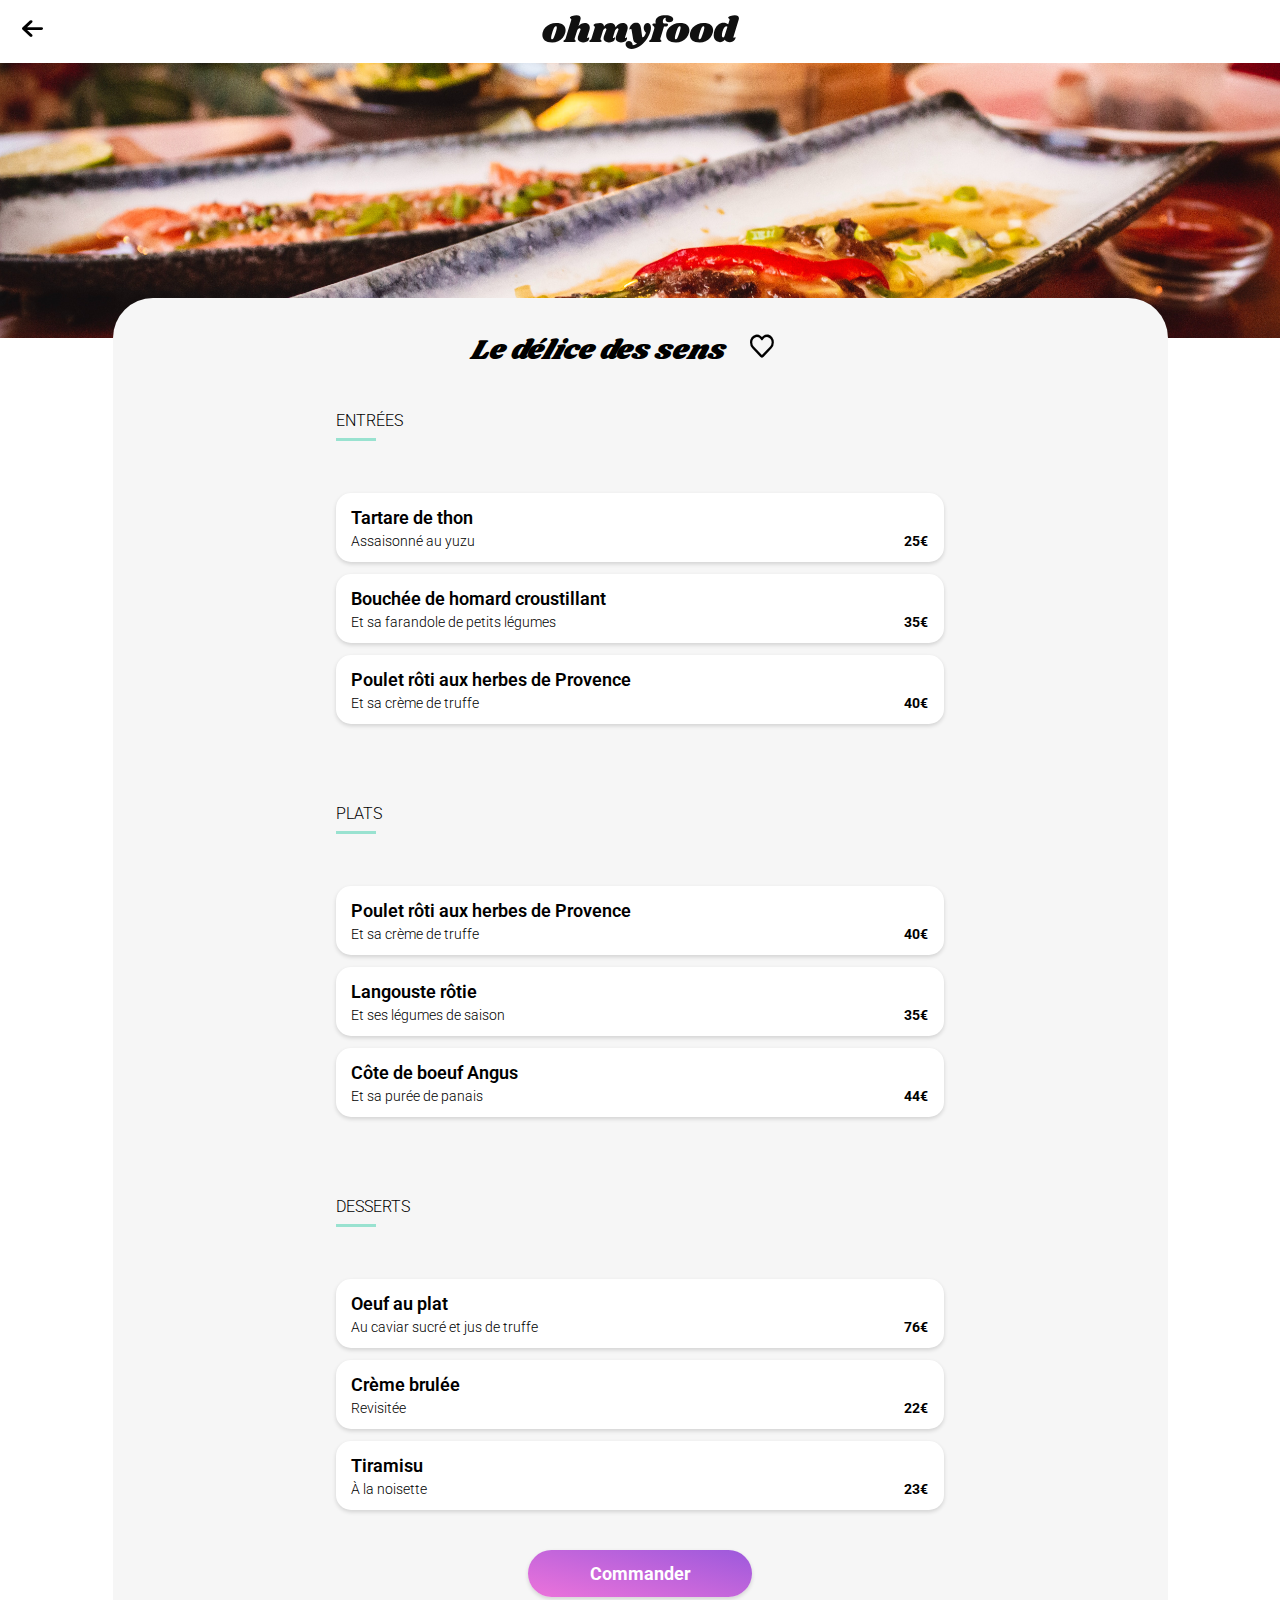
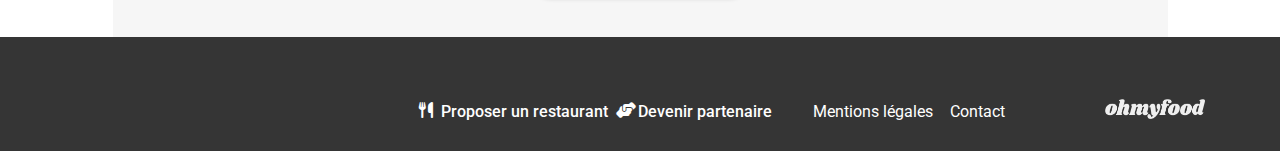
==== commit f6871605: "correct typo error" ====
--- a/restaurants/delice_des_sens.html
+++ b/restaurants/delice_des_sens.html
@@ -113,7 +113,7 @@
               </article>
               <article class="menu_section-cards-singleCard">
                 <div class="menu_section-cards-singleCard-textContainer">
-                  <p class="recepy_name">*Langouste rôtie</p>
+                  <p class="recepy_name">Langouste rôtie</p>
                   <div class="priceSpecContainer">
                     <p class="recepy_spec">Et ses légumes de saison</p>
                     <p class="recepy_price">35€</p>
